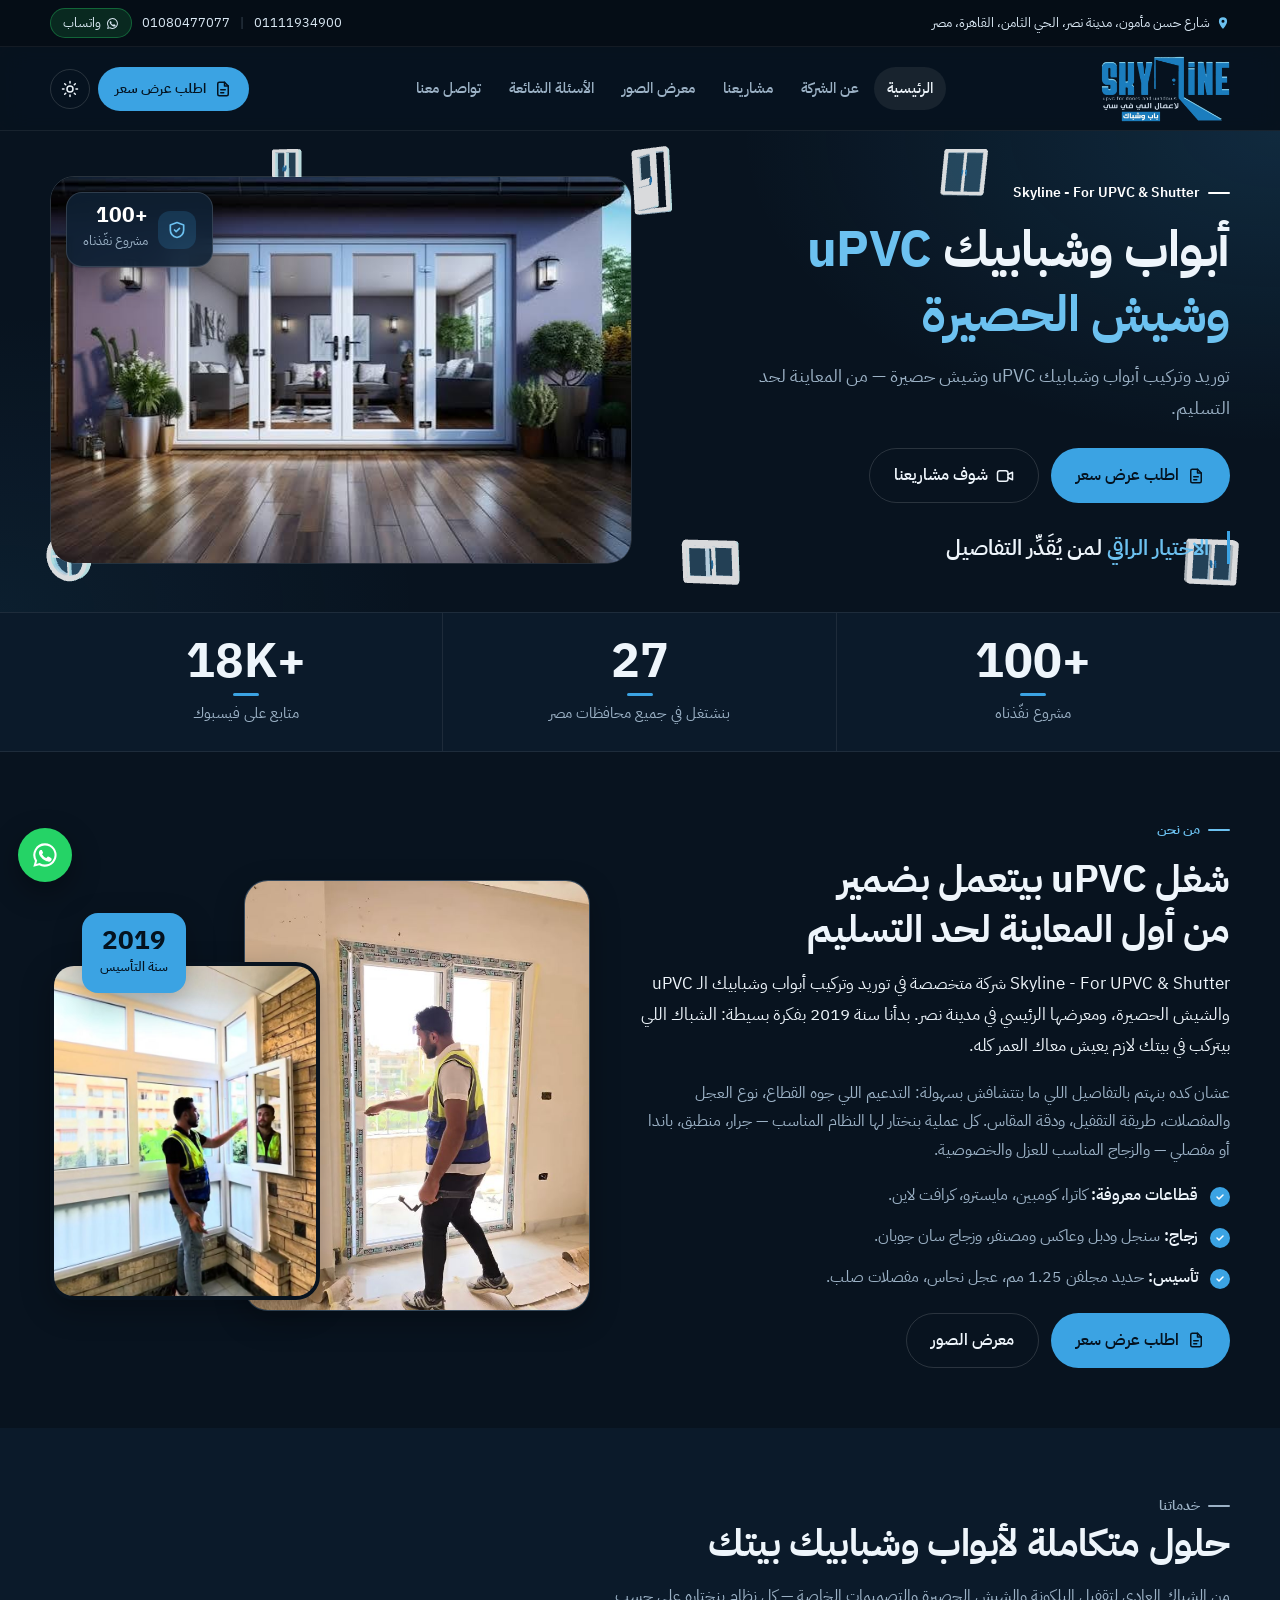
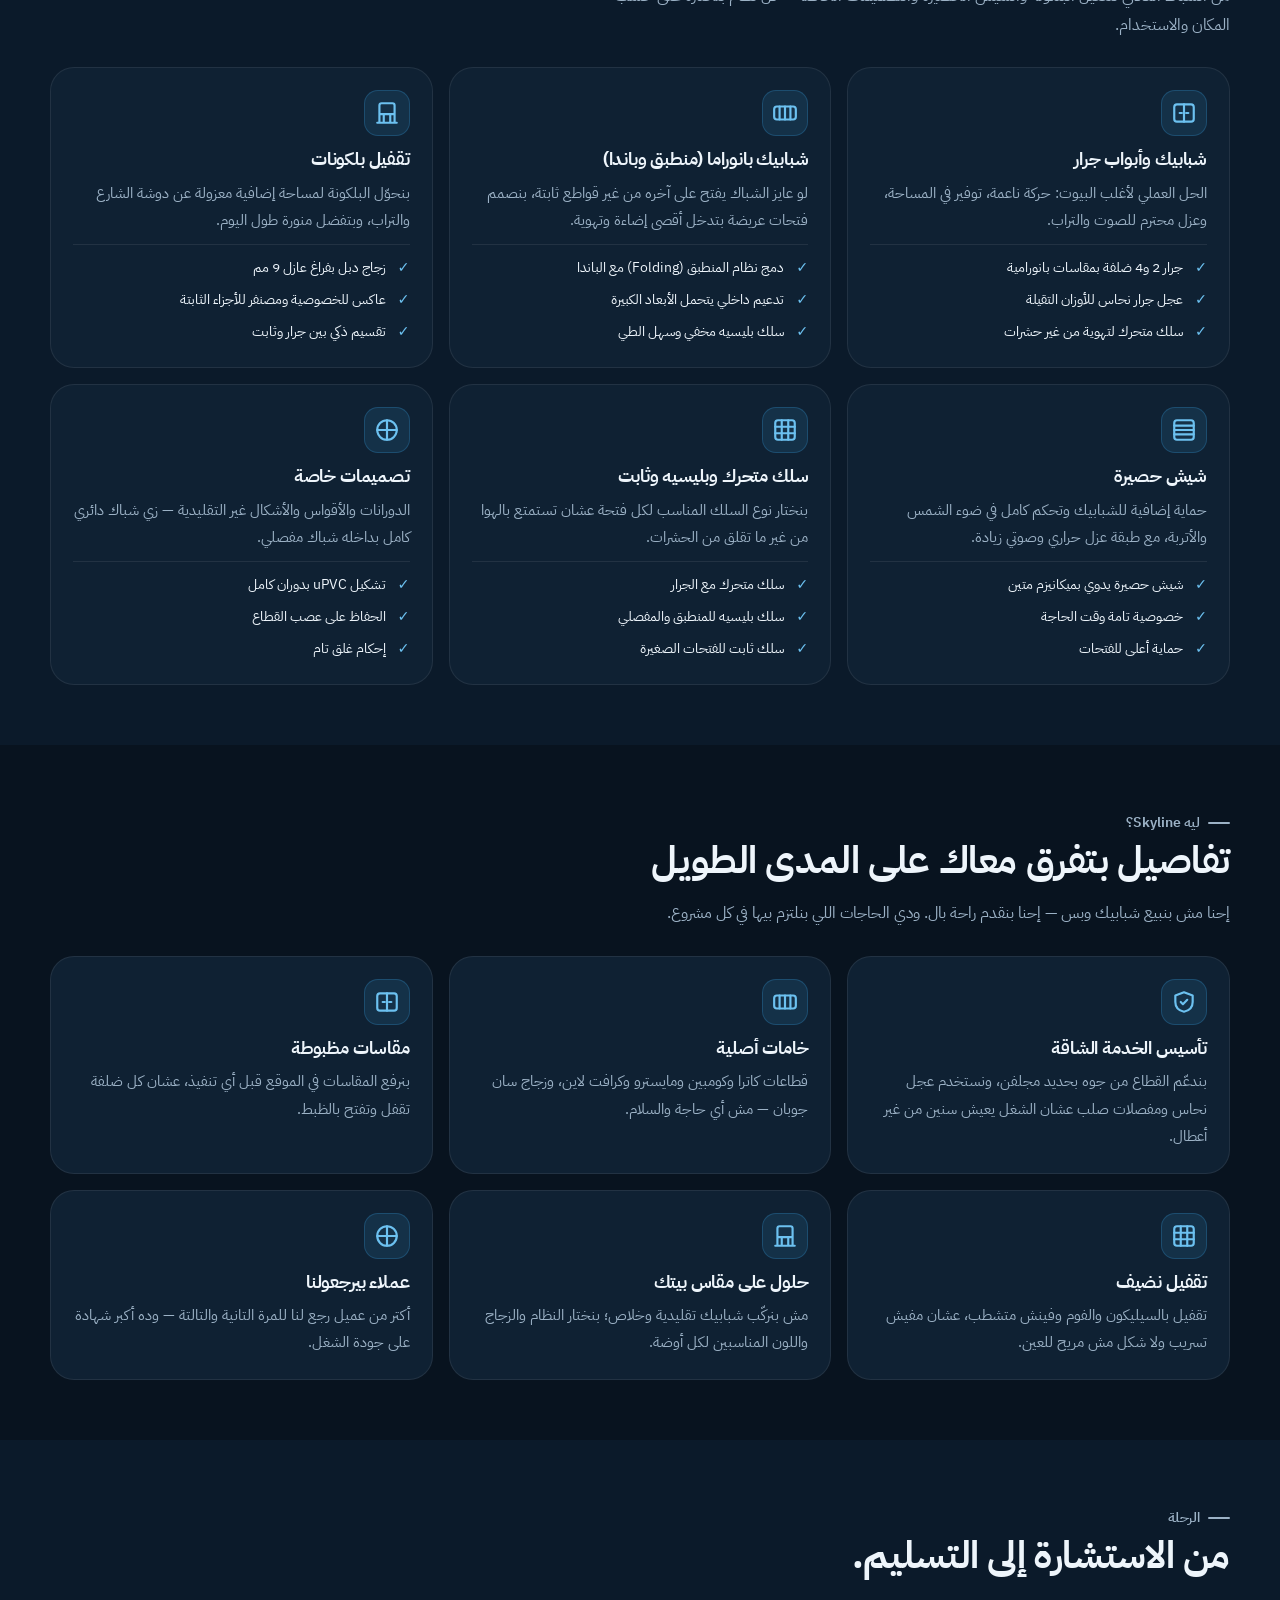
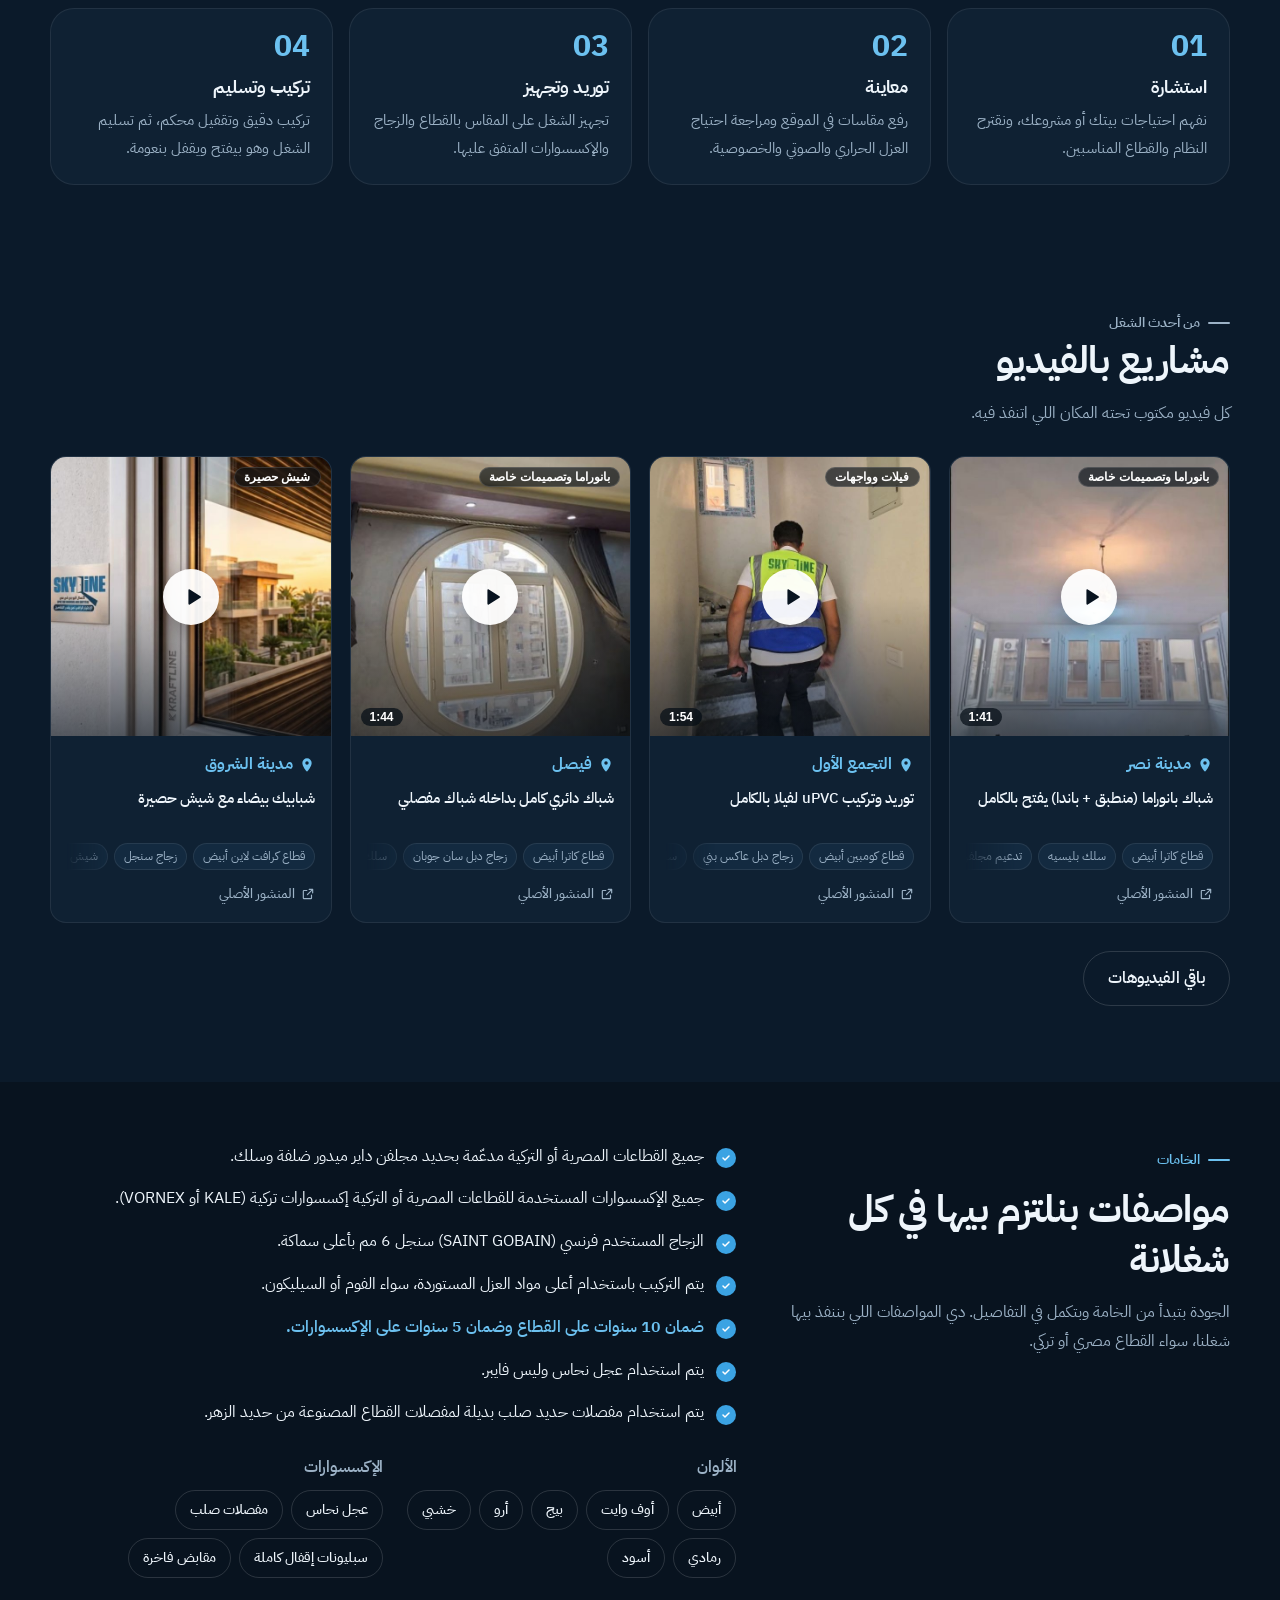
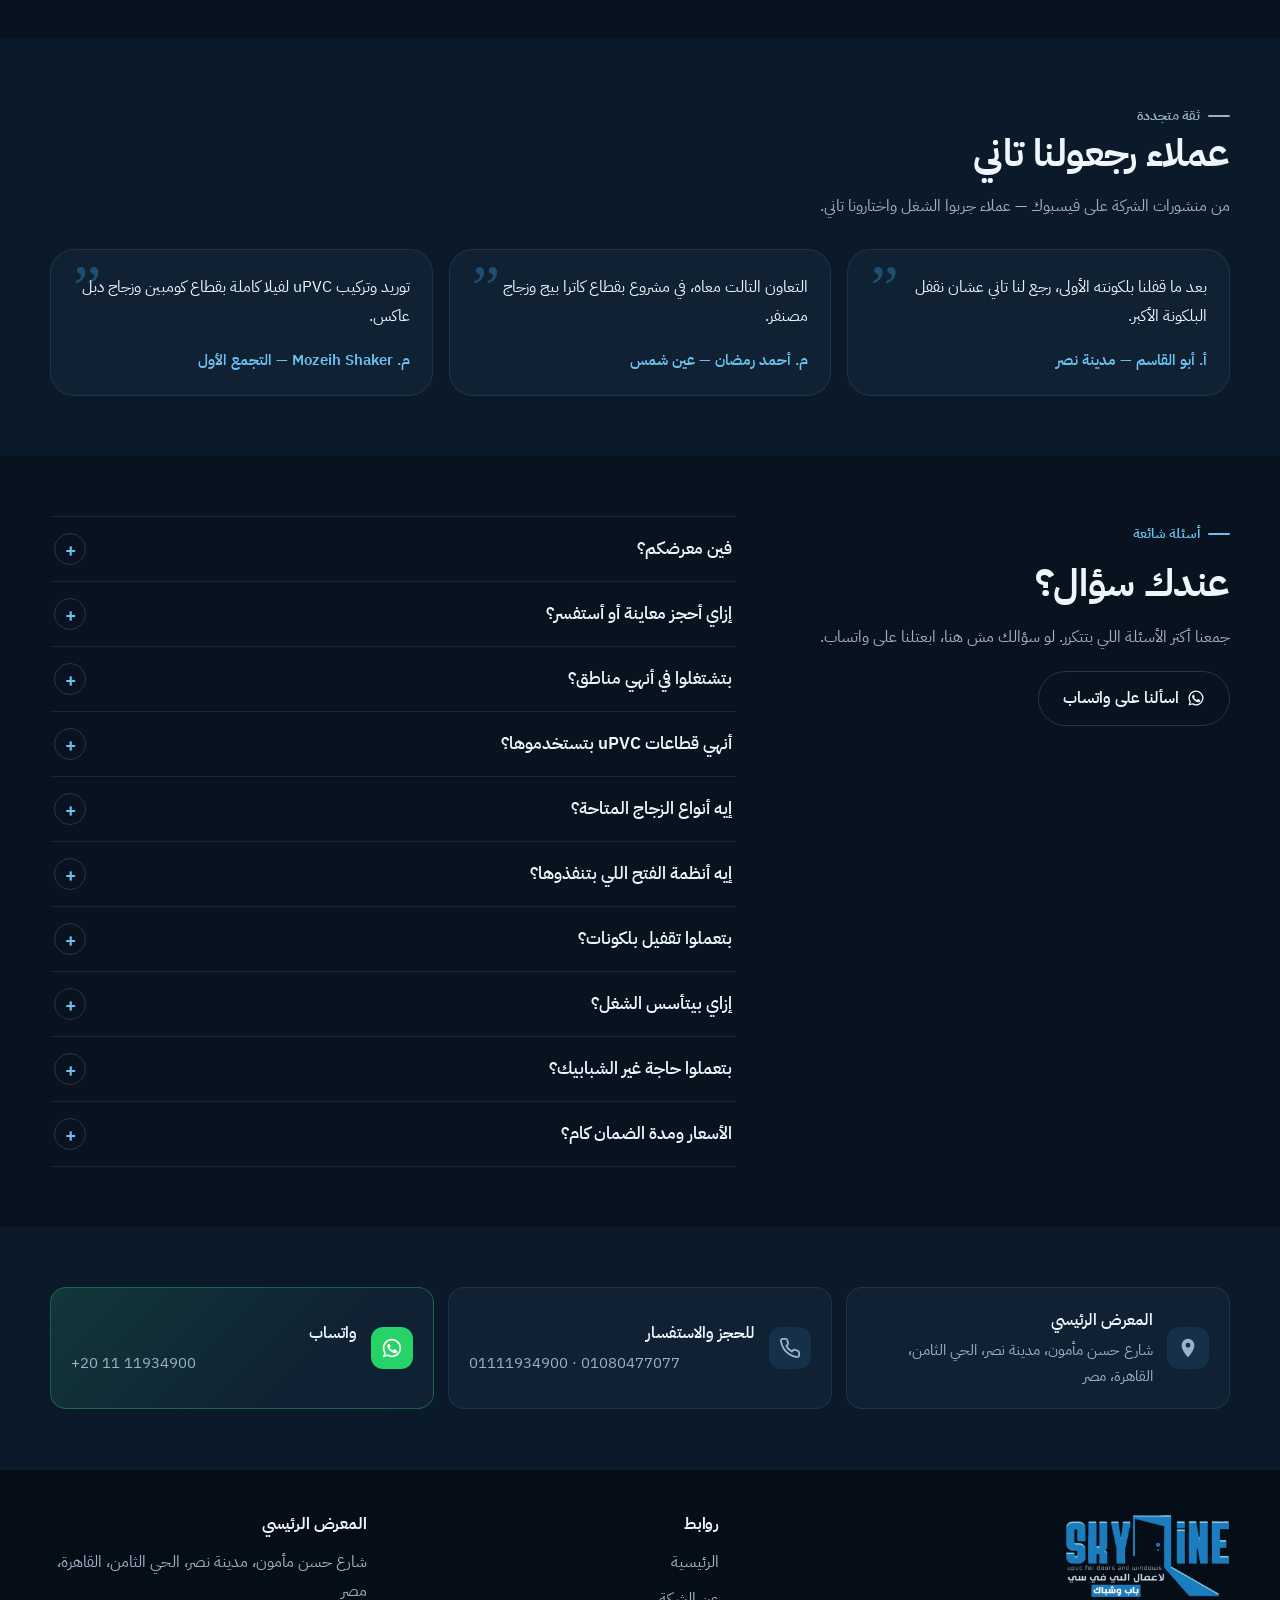
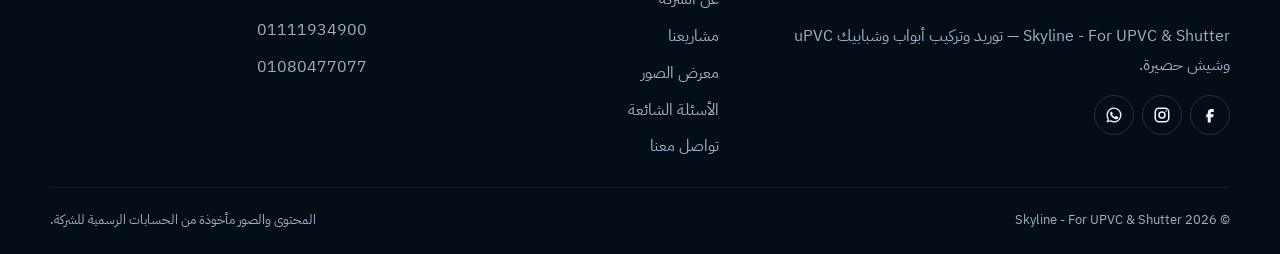
==== about.html @ d590985a "Add files via upload" ====
<!doctype html><html lang="ar" dir="rtl"><head><meta charset="utf-8"><title>Skyline</title>
<meta http-equiv="refresh" content="0; url=index.html#about"><link rel="canonical" href="index.html#about">
<script>location.replace("index.html#about")</script></head><body><a href="index.html#about">عن الشركة</a></body></html>
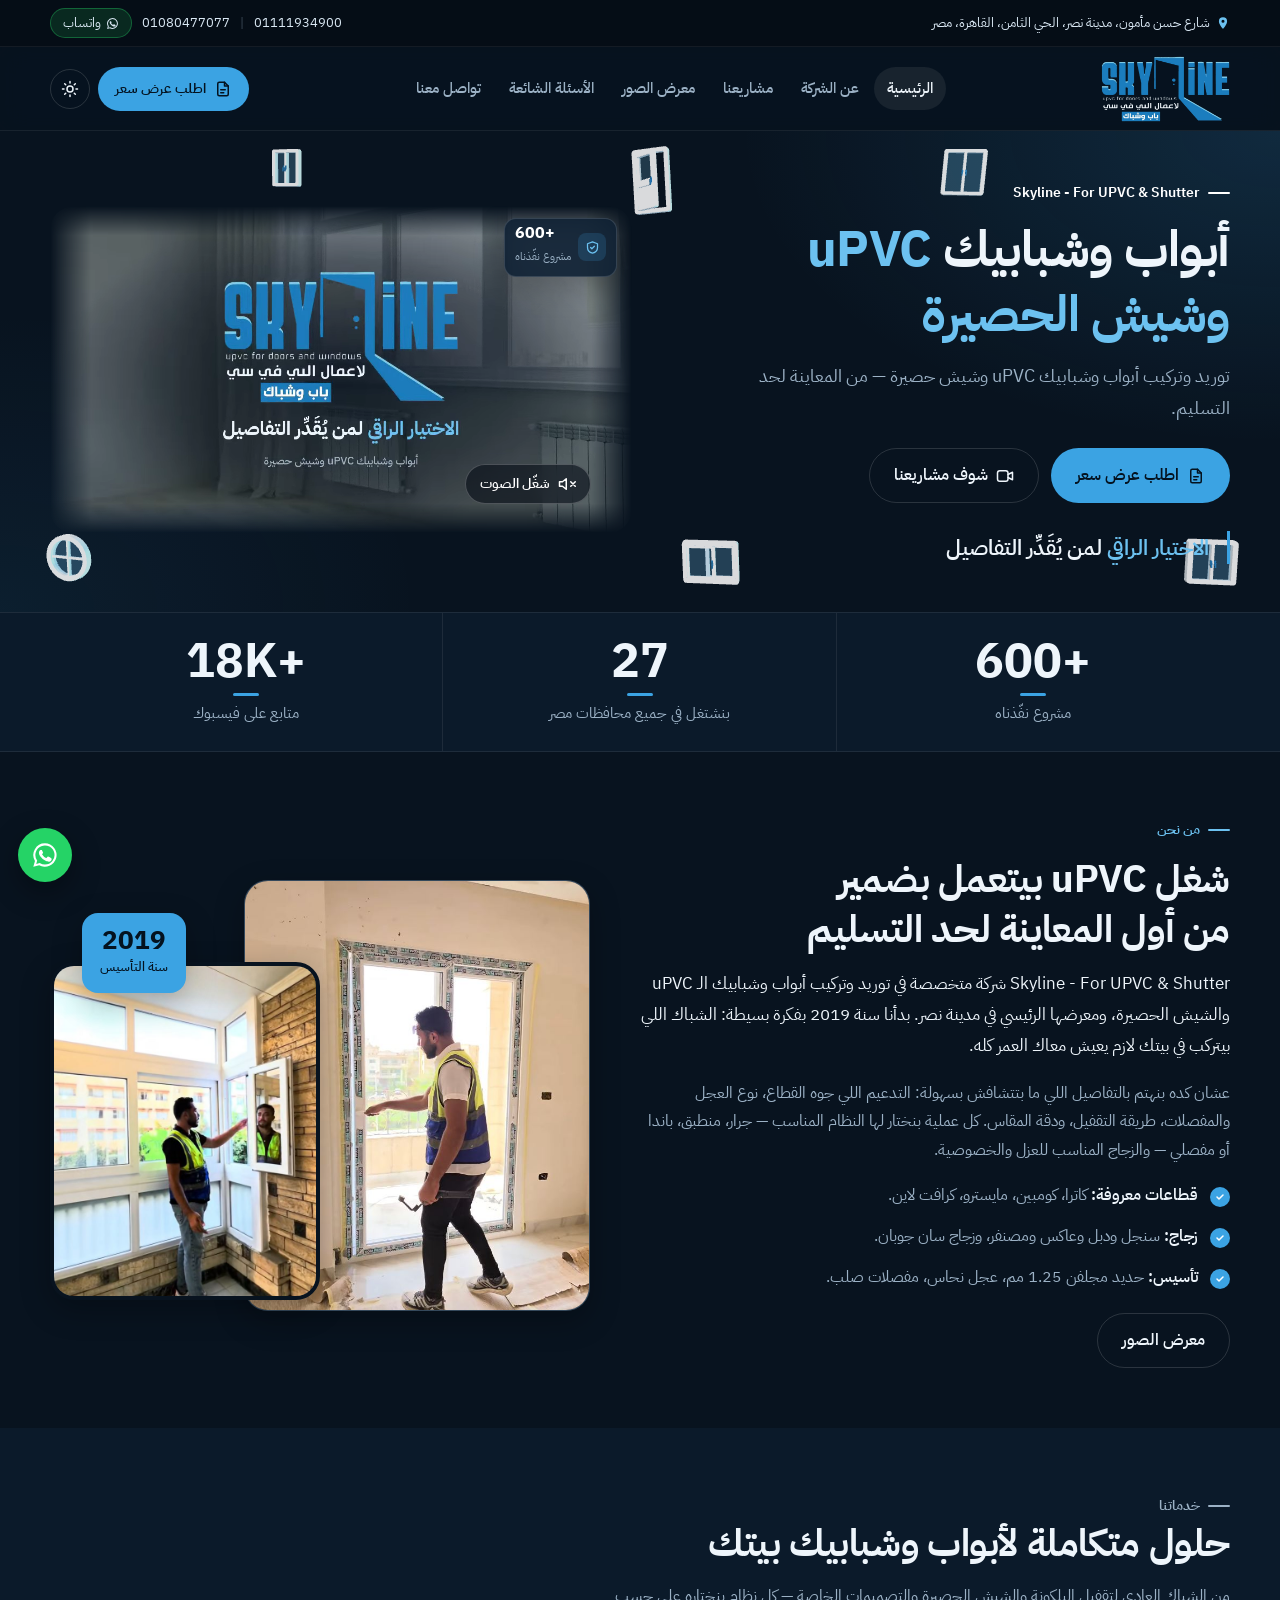
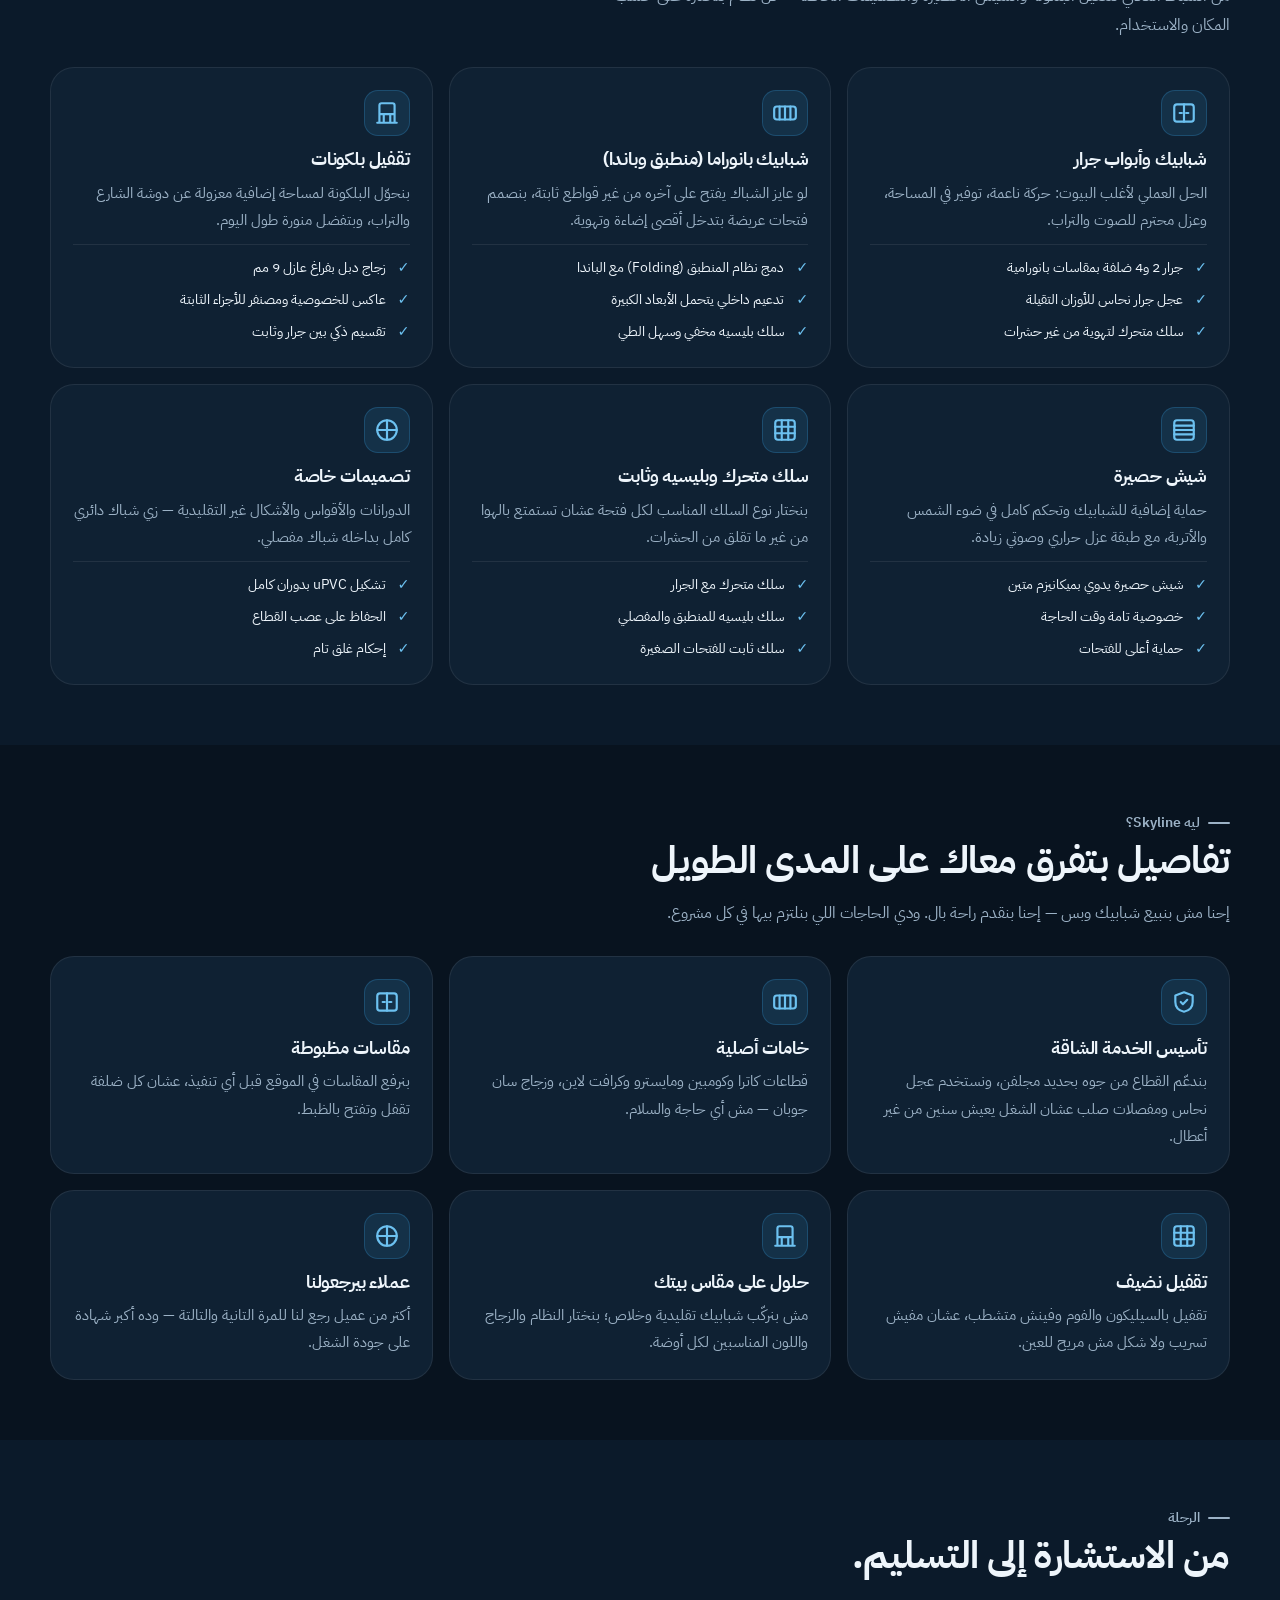
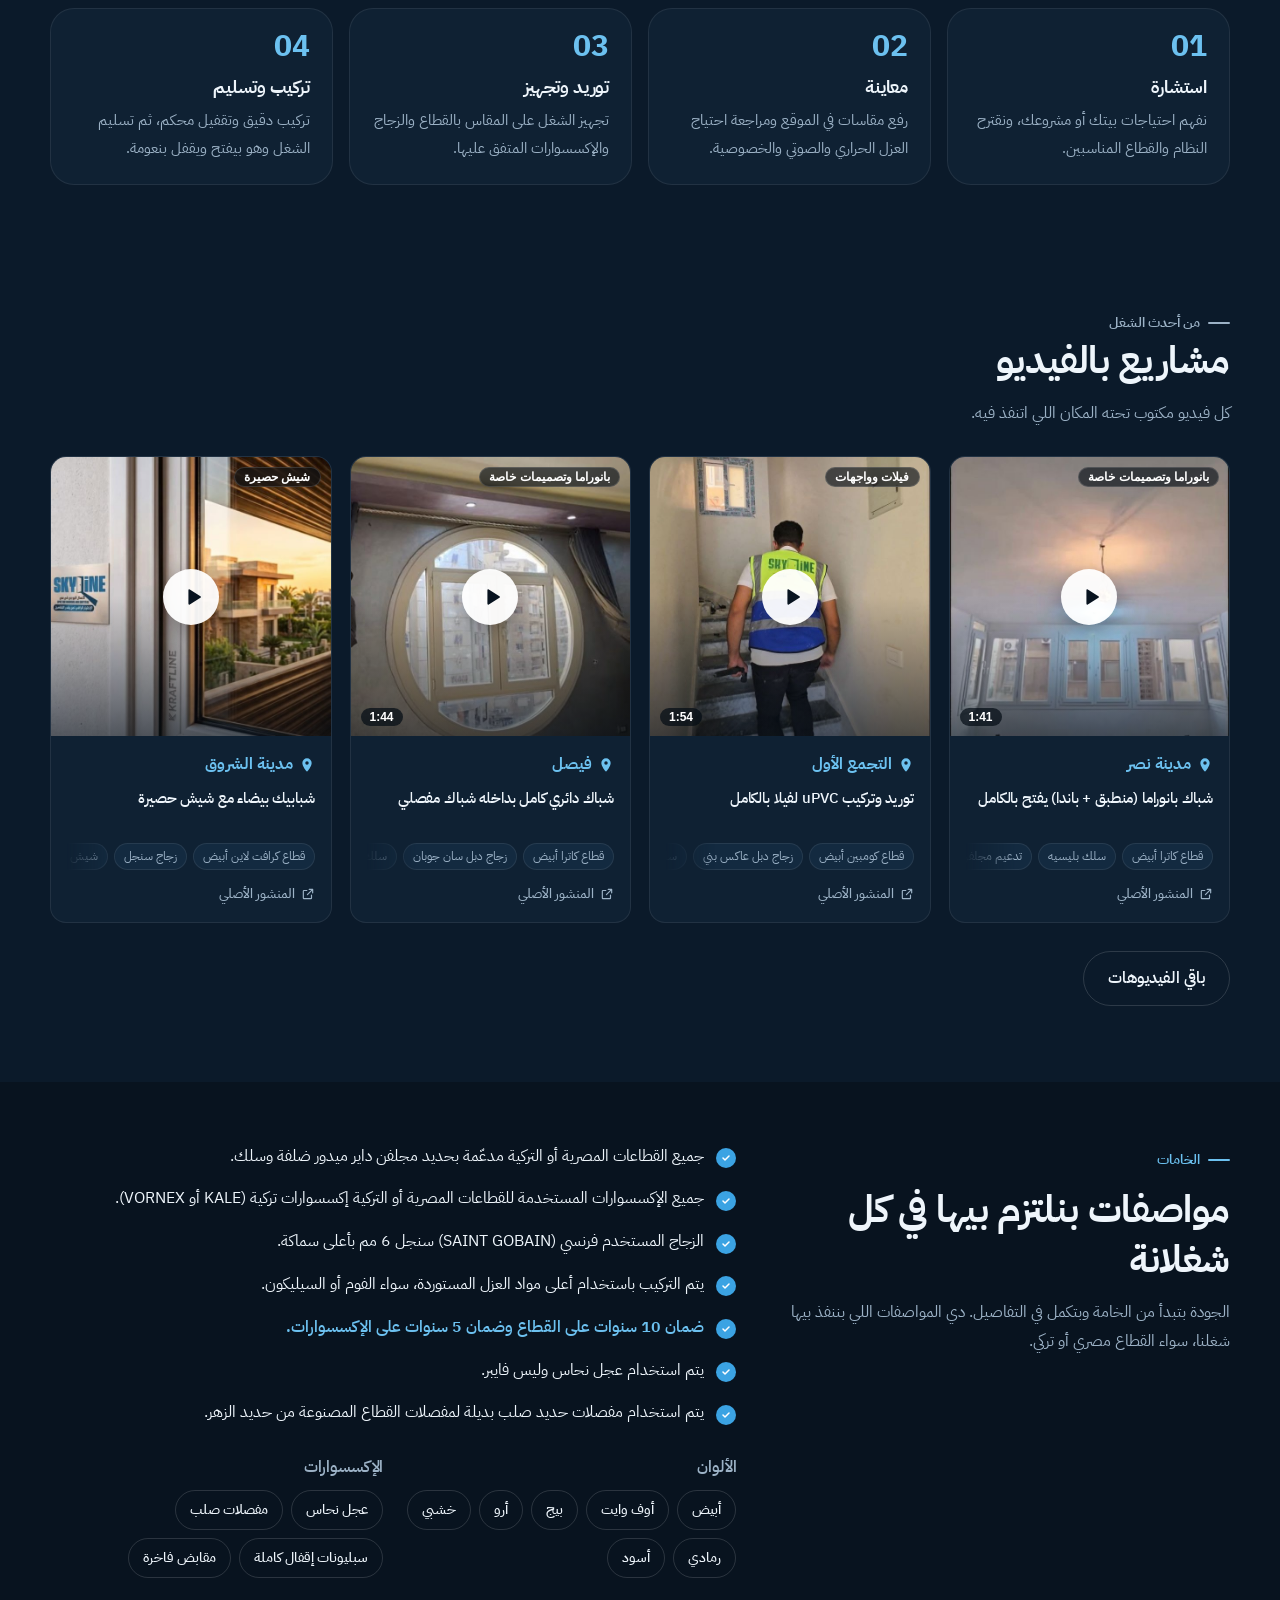
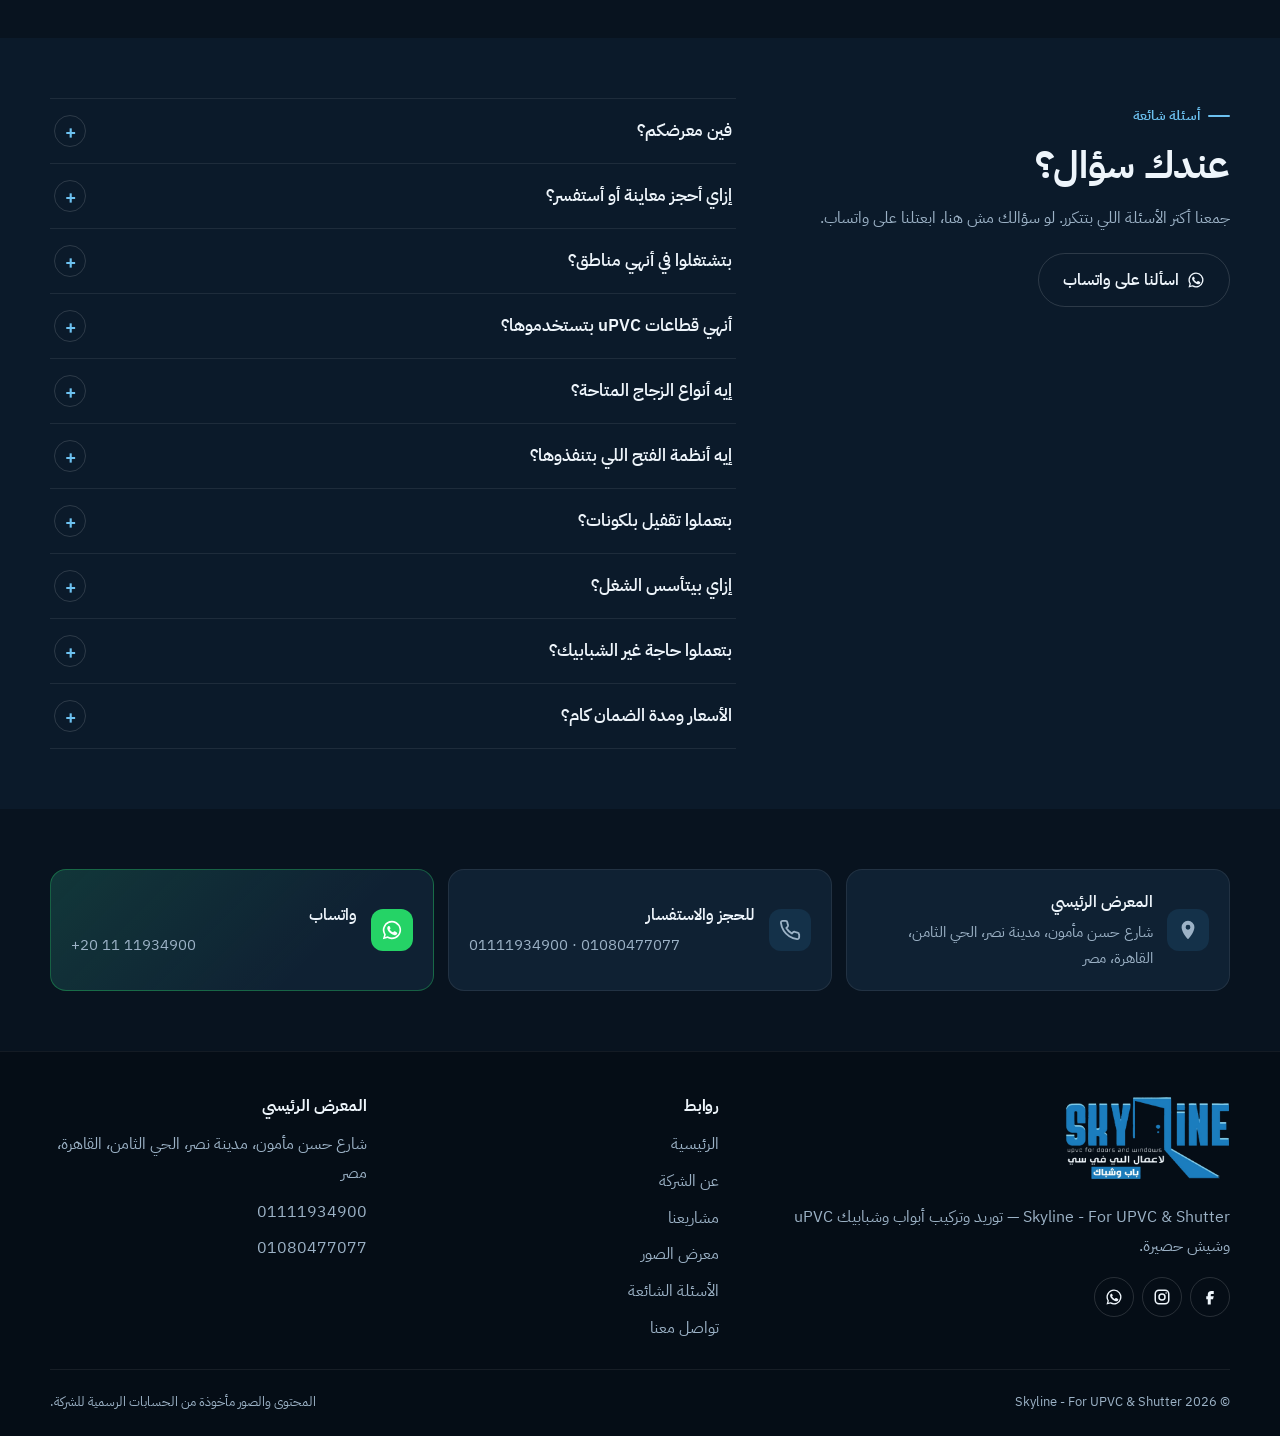
==== commit 2f66ffd7: "Add video instead of image in first section" ====
--- a/about.html
+++ b/about.html
@@ -1,3 +1,3 @@
 <!doctype html><html lang="ar" dir="rtl"><head><meta charset="utf-8"><title>Skyline</title>
-<meta http-equiv="refresh" content="0; url=index.html#about"><link rel="canonical" href="index.html#about">
+<meta name="robots" content="noindex, follow"><meta http-equiv="refresh" content="0; url=index.html#about"><link rel="canonical" href="index.html#about">
 <script>location.replace("index.html#about")</script></head><body><a href="index.html#about">عن الشركة</a></body></html>
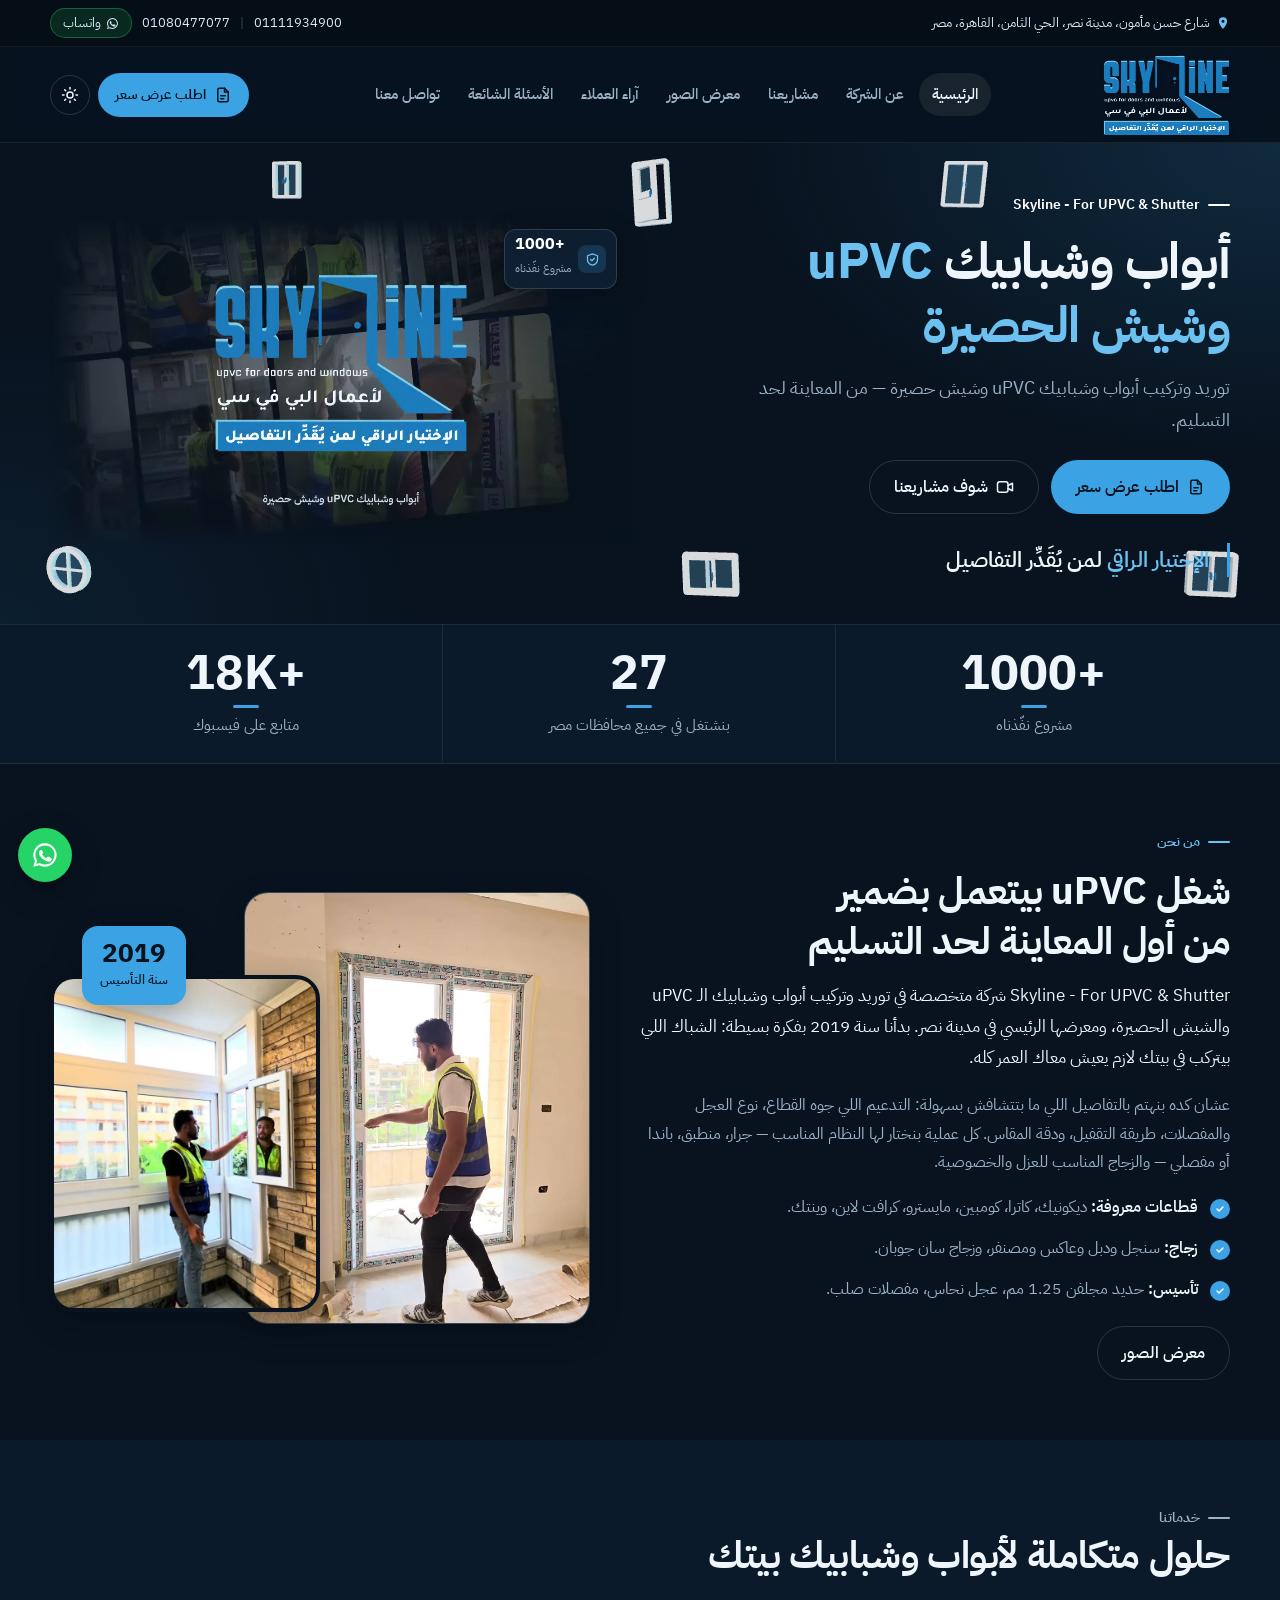
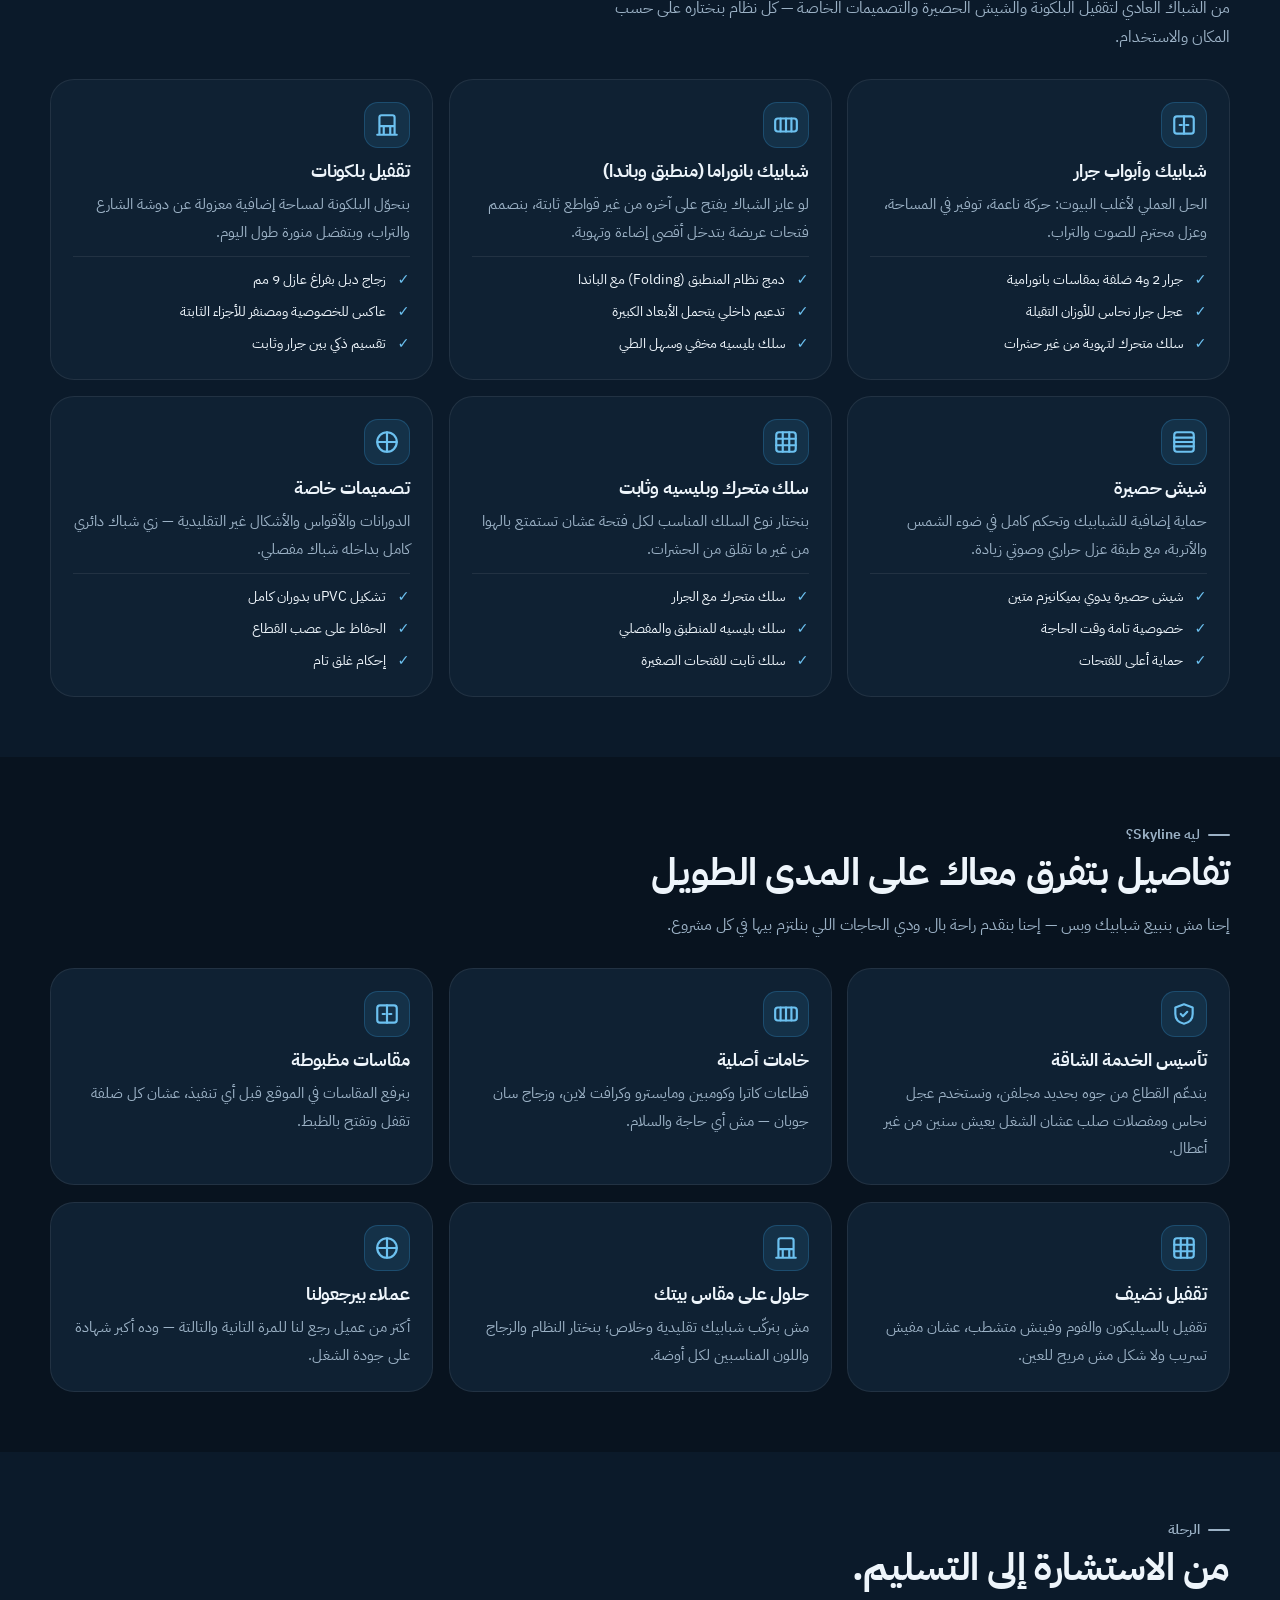
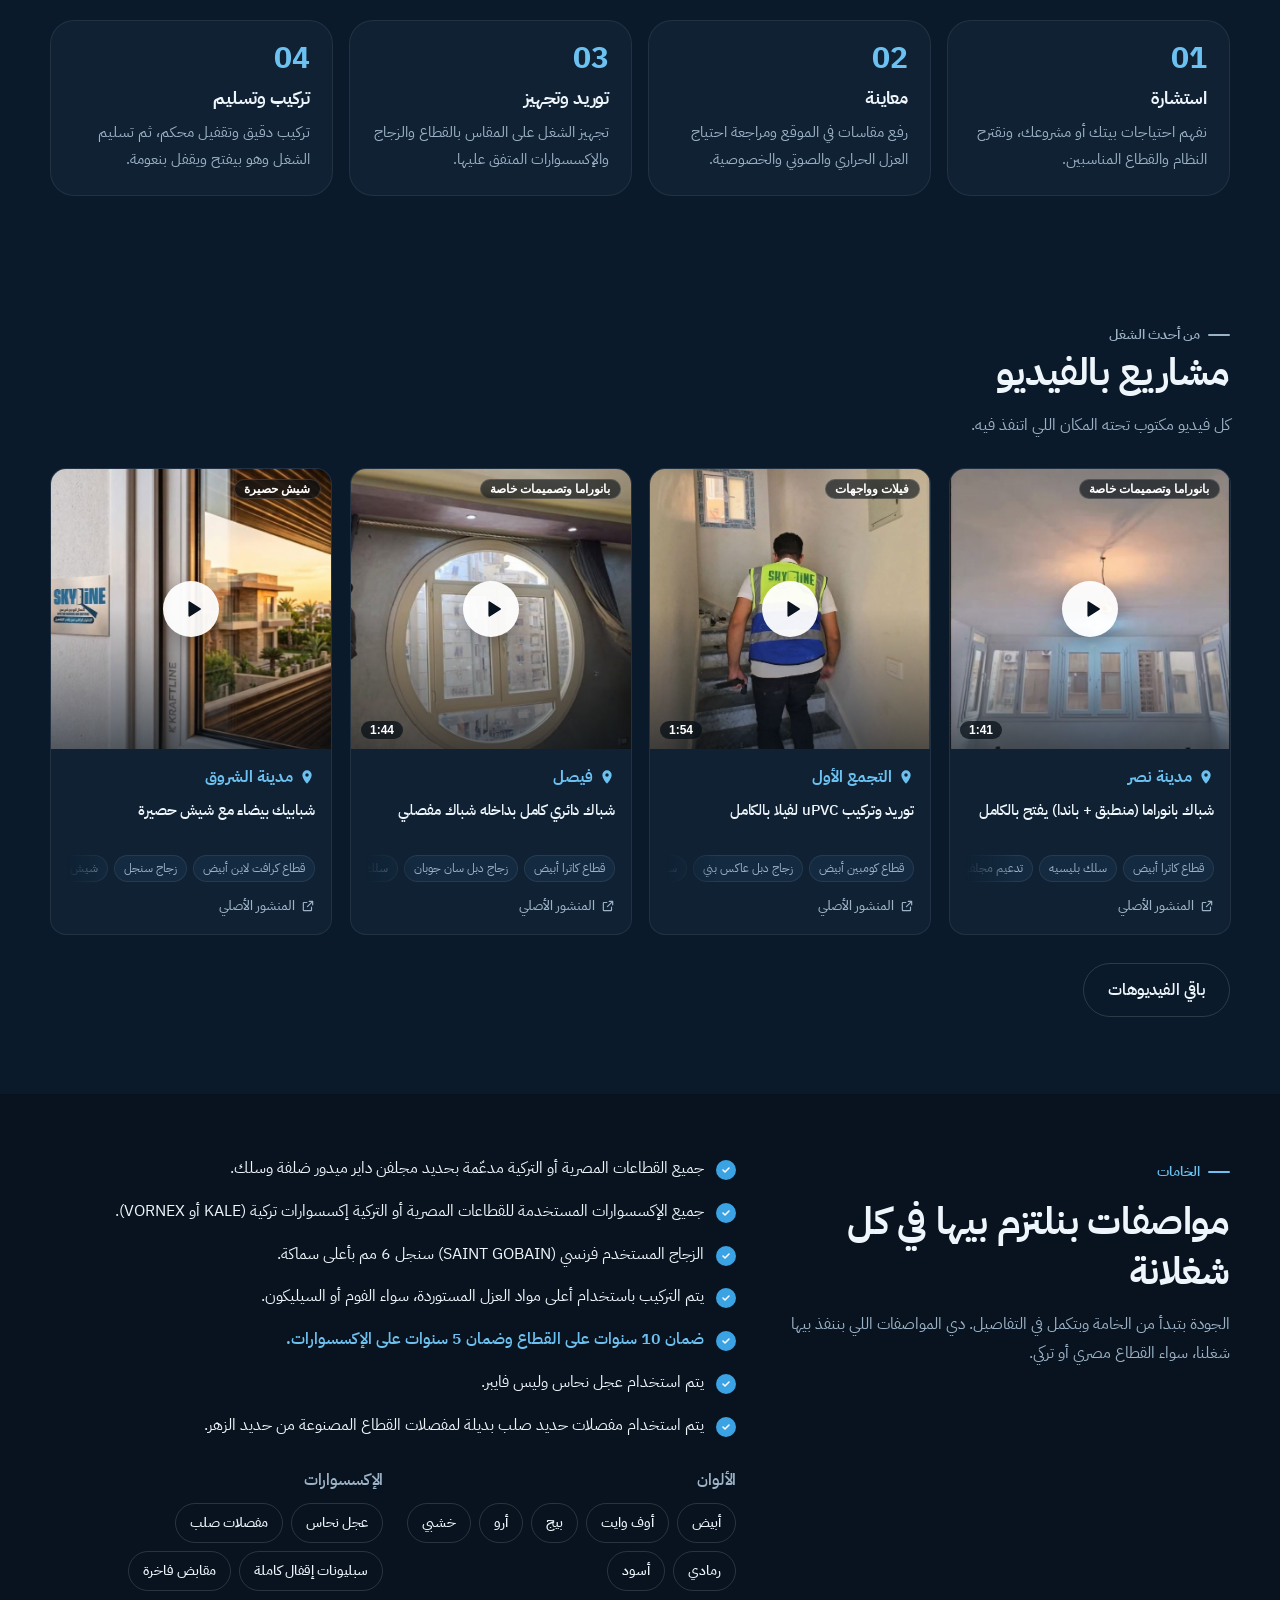
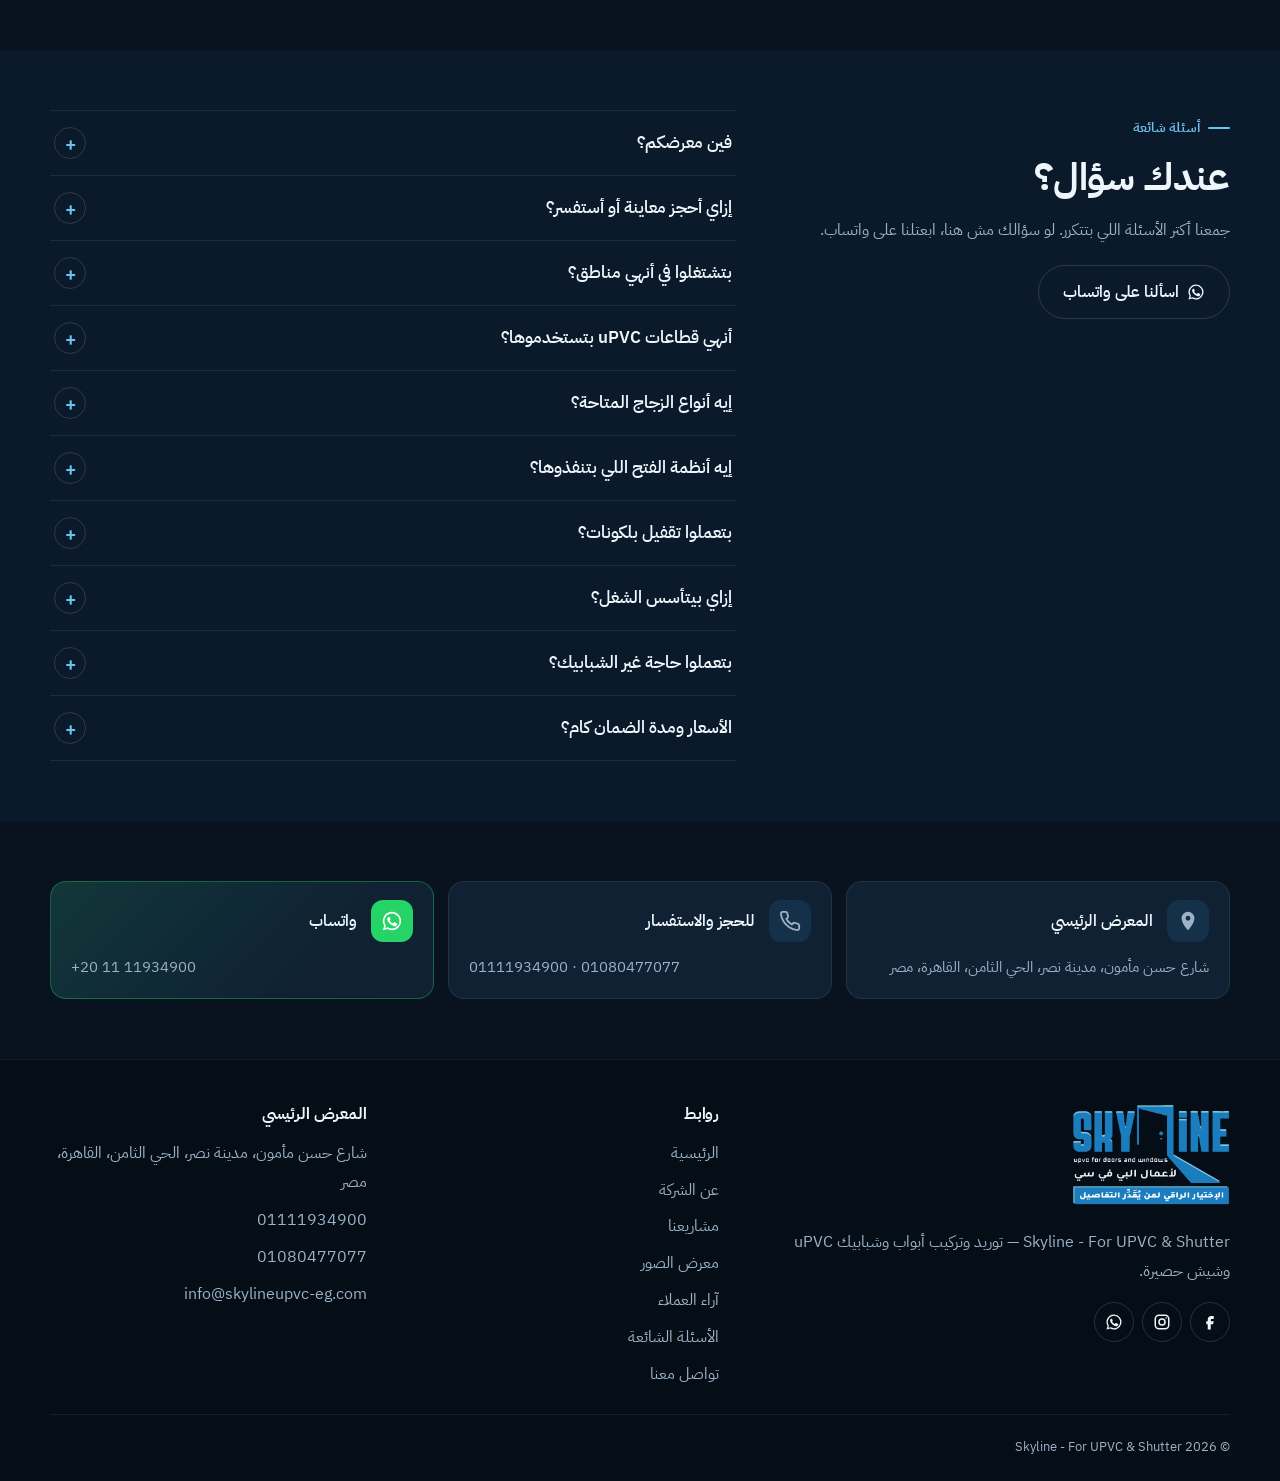
==== commit a3b5b30c: "Remove index.html from links and switch URLs to skylineupvc-eg.com" ====
--- a/about.html
+++ b/about.html
@@ -1,3 +1,3 @@
 <!doctype html><html lang="ar" dir="rtl"><head><meta charset="utf-8"><title>Skyline</title>
-<meta name="robots" content="noindex, follow"><meta http-equiv="refresh" content="0; url=index.html#about"><link rel="canonical" href="index.html#about">
-<script>location.replace("index.html#about")</script></head><body><a href="index.html#about">عن الشركة</a></body></html>
+<meta name="robots" content="noindex, follow"><meta http-equiv="refresh" content="0; url=./#about"><link rel="canonical" href="./#about">
+<script>location.replace("./#about")</script></head><body><a href="./#about">عن الشركة</a></body></html>
